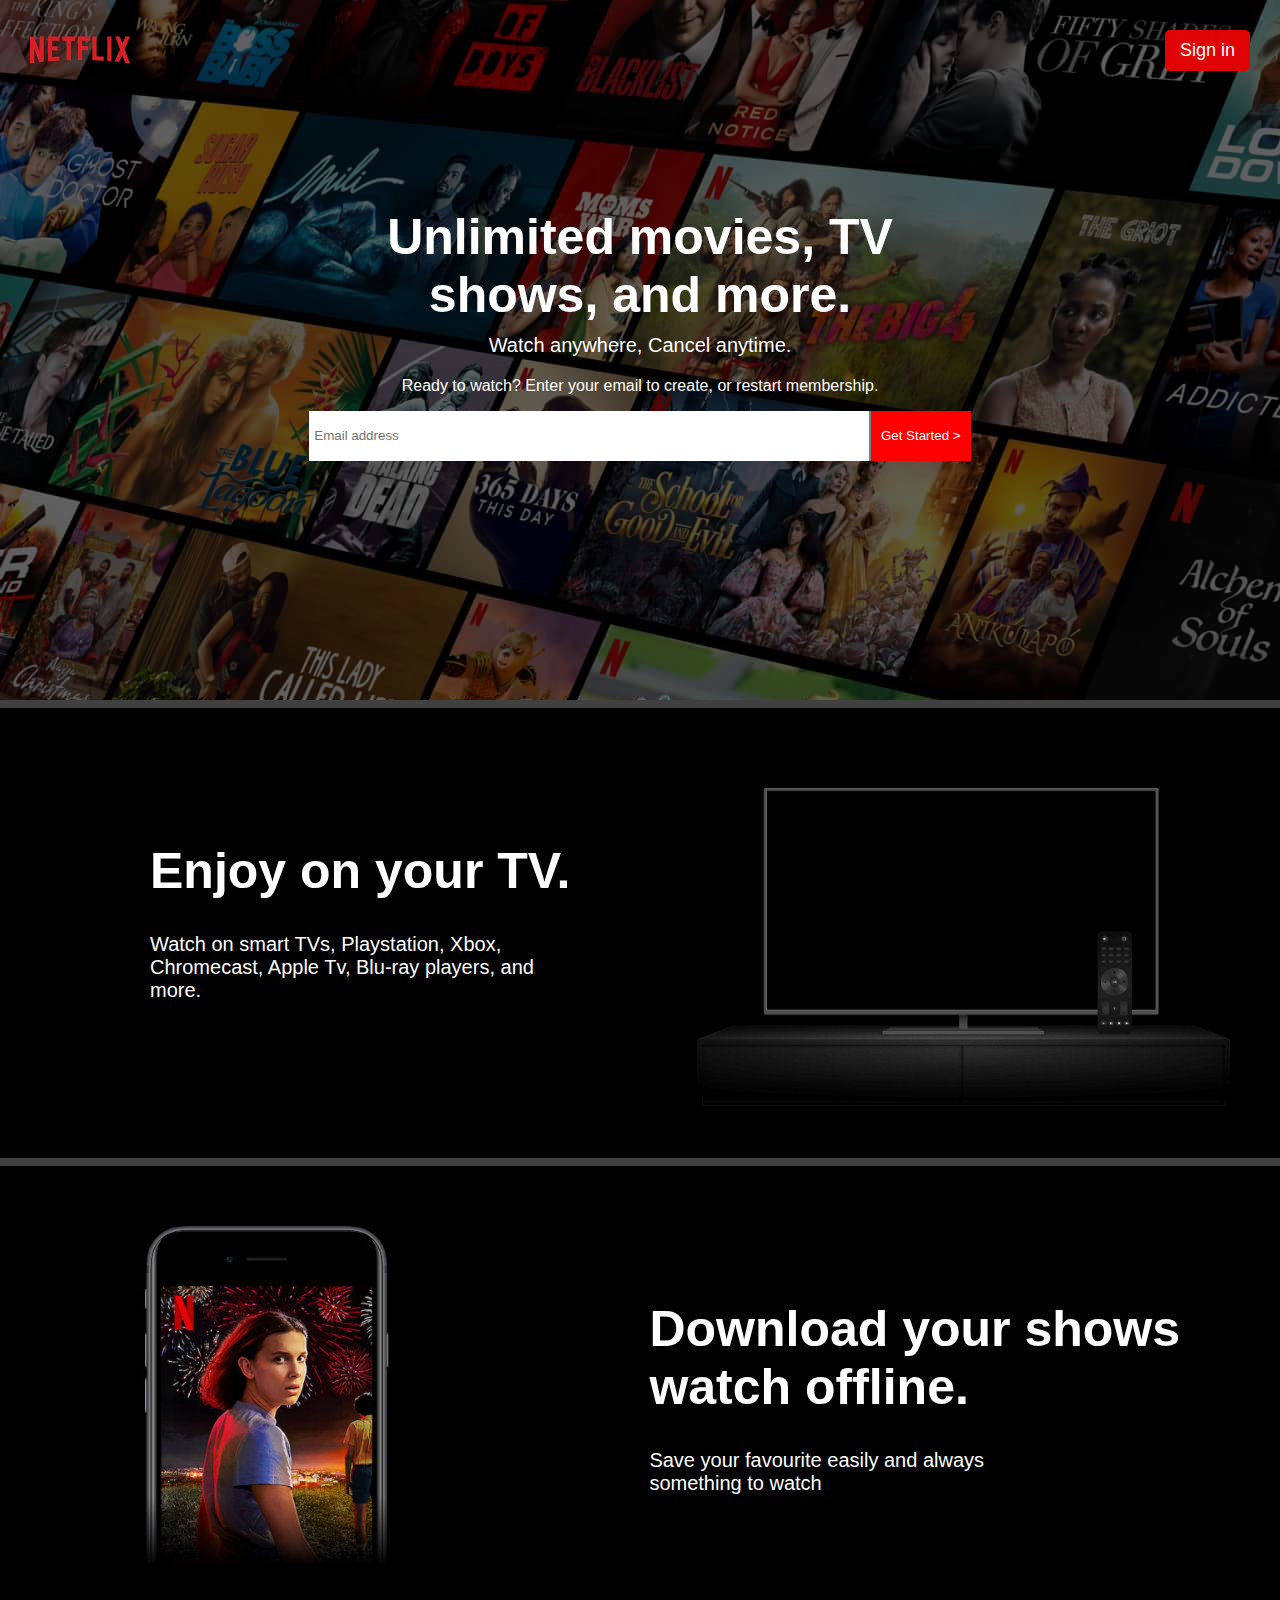
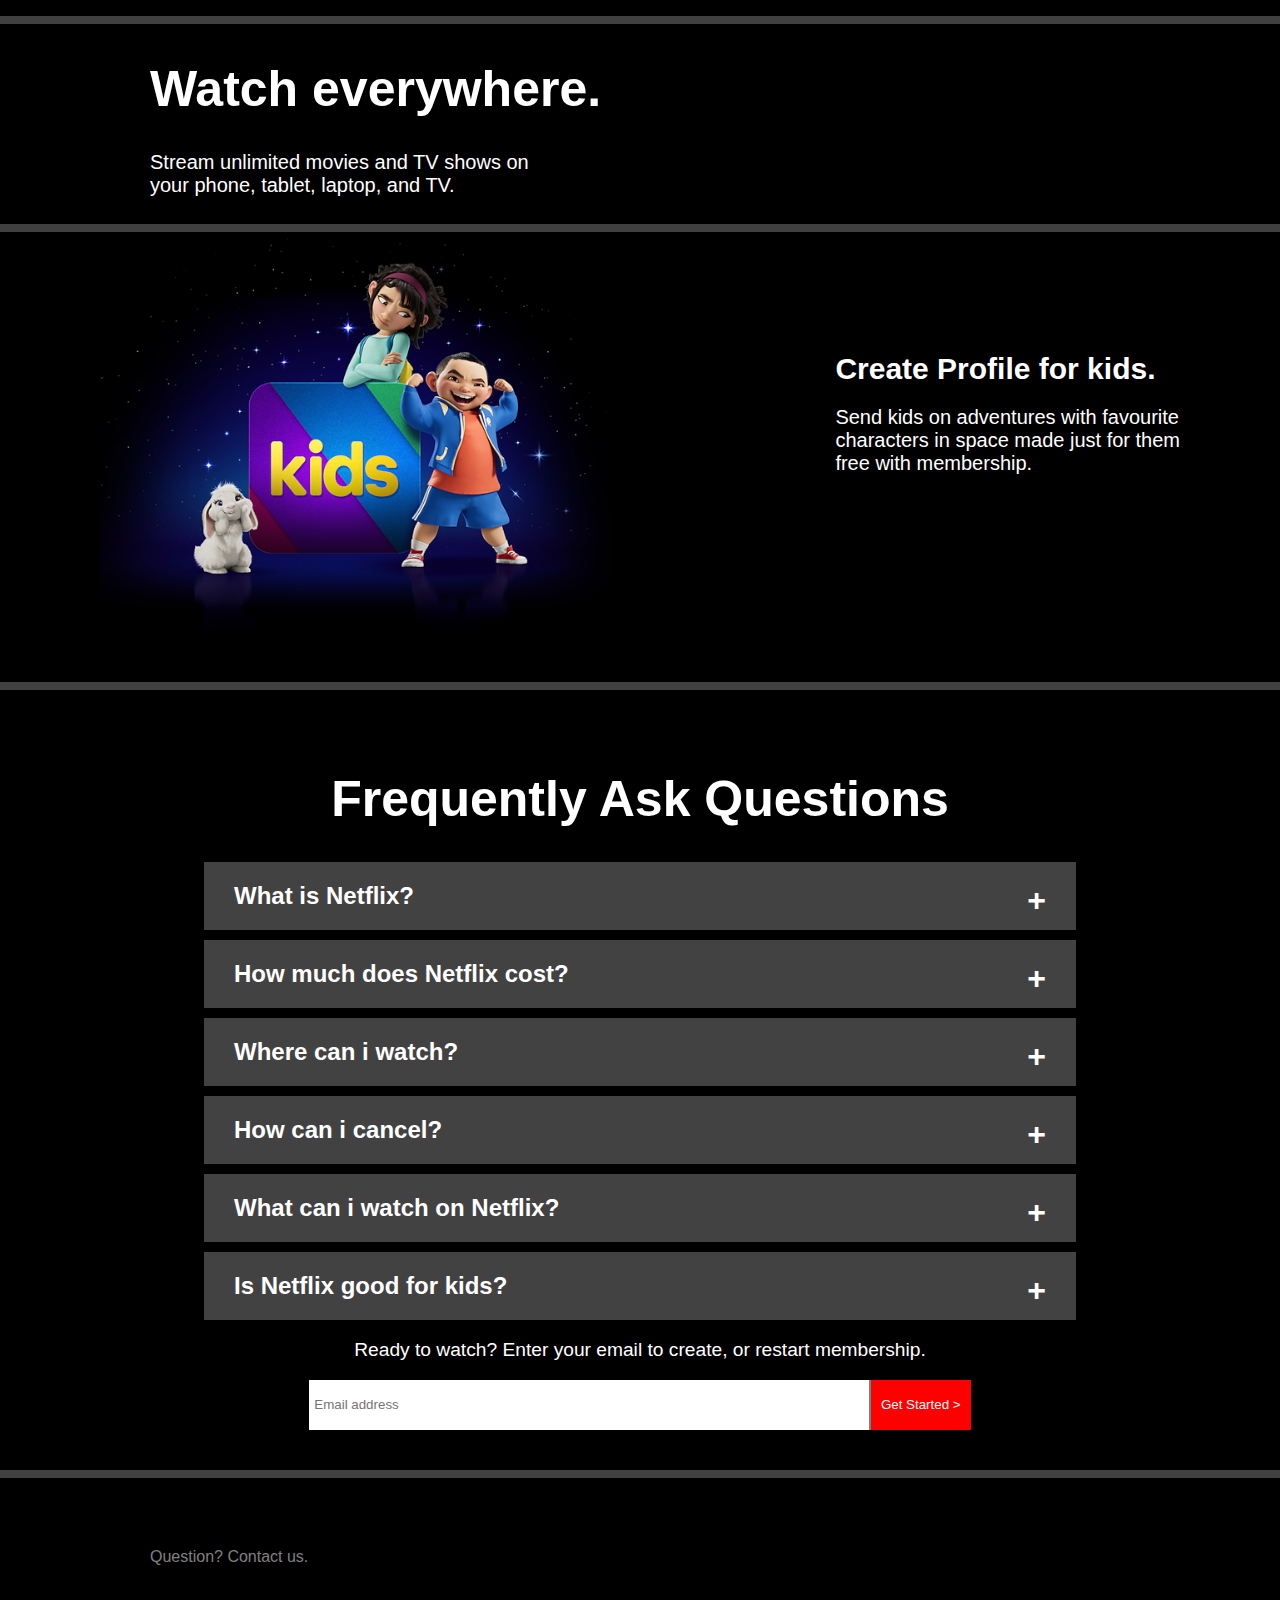
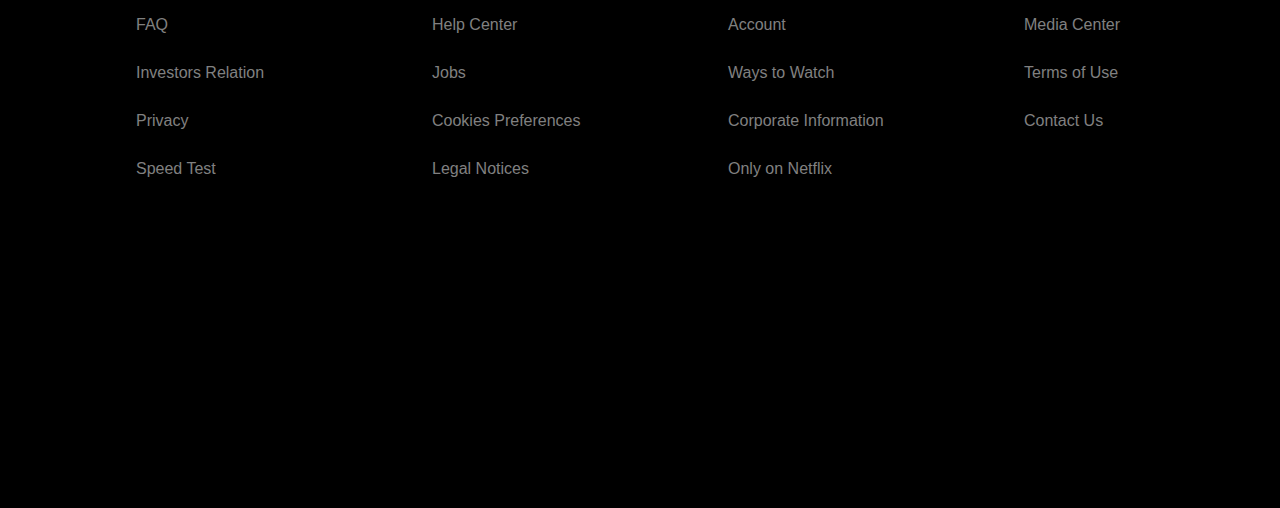
==== netflix/index.html @ bb77e4aa "Add files via upload" ====
<!DOCTYPE html>
<html lang="en">

<head>
    <meta charset="UTF-8">
    <meta http-equiv="X-UA-Compatible" content="IE=edge">
    <meta name="viewport" content="width=device-width, initial-scale=1.0">
    <title>Netflix</title>
    <link rel="stylesheet" href="index.css">
</head>

<body>
    <div class="container">
        <div class="bgheader" style="background-color: black;">
            <div class="bgoverlay">
                <div class="content">
                    <span class="logo">
                        <img src="image/logo.svg" alt="" width="100px" height="100px">
                    </span>
                    <span class="btn-sign-in">
                        <a href="login.html"><input type="button" class="btn-red" value="Sign in"></a>
                    </span>
                    <div class="intro-text">
                        <h1 class="intro-head">Unlimited movies, TV<br>shows, and more.</h1>
                        <p class="intro-para">Watch anywhere, Cancel anytime.</p>
                        <p class="intro-para2">Ready to watch? Enter your email to create, or restart membership.</p>
                        <input type="text" class="input-email" placeholder="Email address">
                        <input type="button" class="btn-email" value="Get Started &gt;">

                    </div>
                </div>
            </div>
        </div>
        <div class="infobg">
            <div class="right-image">
                <img src="image/tv.png" alt="could not load" height="400px">
            </div>
            <div class="left-text">
                <h1 style="font-size: 50px ;">Enjoy on your TV.</h1>
                <p style="font-size: 20px;">Watch on smart TVs, Playstation, Xbox,<br> Chromecast, Apple Tv, Blu-ray
                    players, and<br> more.</p>
            </div>
        </div>
        <div class="infobg">
            <span class="left-image">
                <img src="image/mobile.jpg" alt="could not load" height="400px">

            </span>
            <span class="right-text">
                <h1 style="font-size: 50px ;">Download your shows<br> watch offline.</h1>
                <p style="font-size: 20px;">Save your favourite easily and always<br> something to watch</p>
            </span>
        </div>
        <div class="infobgsmall">
            <div class="small-text">
                <h1 style="font-size: 50px ;">Watch everywhere.</h1>
                <p style="font-size: 20px;">Stream unlimited movies and TV shows on<br> your phone, tablet, laptop, and
                    TV.
                </p>
            </div>
        </div>
        <div class="infobg">
            <span class="left-image">
                <img style="margin-left: 100px;" src="image/kids.png" alt="could not load" height="400px">

            </span>
            <span class="right-text">
                <h1 style="font-size: 30px ;">Create Profile for kids.</h1>
                <p style="font-size: 20px;">Send kids on adventures with favourite<br>characters in space made just for
                    them
                    <br>free with membership.</p>
            </span>
        </div>
        <div class="infobgquestion">
            <div class="questiontab">
                <h1>Frequently Ask Questions</h1>
                <div class="question">
                    <span style="padding-left: 10px; font-size: x-large; font-weight: bold;">What is Netflix?</span>
                    <span style="float: right; padding-right: 10px; font-size: xx-large; font-weight: bold;">
                        &plus;</span>
                </div>
                <div class="question">
                    <span style="padding-left: 10px; font-size: x-large; font-weight: bold;">How much does Netflix
                        cost?</span>
                    <span style="float: right; padding-right: 10px; font-size: xx-large; font-weight: bold;">
                        &plus;</span>
                </div>
                <div class="question">
                    <span style="padding-left: 10px; font-size: x-large; font-weight: bold;">Where can i watch?</span>
                    <span style="float: right; padding-right: 10px; font-size: xx-large; font-weight: bold;">
                        &plus;</span>
                </div>
                <div class="question">
                    <span style="padding-left: 10px; font-size: x-large; font-weight: bold;">How can i cancel?</span>
                    <span style="float: right; padding-right: 10px; font-size: xx-large; font-weight: bold;">
                        &plus;</span>
                </div>
                <div class="question">
                    <span style="padding-left: 10px; font-size: x-large; font-weight: bold;">What can i watch on
                        Netflix?</span>
                    <span style="float: right; padding-right: 10px; font-size: xx-large; font-weight: bold;">
                        &plus;</span>
                </div>
                <div class="question">
                    <span style="padding-left: 10px; font-size: x-large; font-weight: bold;">Is Netflix good for
                        kids?</span>
                    <span style="float: right; padding-right: 10px; font-size: xx-large; font-weight: bold;">
                        &plus;</span>
                </div>

                <div class="intro-text">
                    <p class="intro-para2" style="font-size: larger;">Ready to watch? Enter your email to create, or
                        restart
                        membership.</p>
                    <input type="text" class="input-email" placeholder="Email address">
                    <input type="button" class="btn-email" value="Get Started &gt;">
                </div>
            </div>
        </div>
        <div class="end">
            <p>Question? Contact us.</p>
            <br>
            <div class="footer">
                <div class="first">
                    <ul style="list-style: none;">
                        <li><a href="">FAQ</a></a></li>
                        <li><a href="">Investors Relation</a></a></li>
                        <li><a href="">Privacy</a></li>
                        <li><a href="">Speed Test</a></li>
                    </ul>
                </div>
                <div class="first">
                    <ul style="list-style: none;">
                        <li><a href="">Help Center</a></a></li>
                        <li><a href="">Jobs</a></a></li>
                        <li><a href="">Cookies Preferences</a></li>
                        <li><a href="">Legal Notices</a></li>
                    </ul>
                </div>
                <div class="first">
                    <ul style="list-style: none;">
                        <li><a href="">Account</a></a></li>
                        <li><a href="">Ways to Watch</a></a></li>
                        <li><a href="">Corporate Information</a></li>
                        <li><a href="">Only on Netflix</a></li>
                    </ul>
                </div>
                <div class="first">
                    <ul style="list-style: none;">
                        <li><a href="">Media Center</a></a></li>
                        <li><a href="">Terms of Use</a></a></li>
                        <li><a href="">Contact Us</a></li>
                    </ul>
                </div>

            </div>
        </div>
    </div>
</body>

</html>
---- netflix/index.css ----
*{
    font-family: Arial;
}
body{
    margin: 0;
    background-color: rgb(65, 64, 64);
}
.container{
    display: flex;
    flex-wrap: wrap;
}
.bgheader{
    background-image: url('image/background.jpg');
    width: 100%;
    height: 700px;
}

.bgoverlay{
    background-color: rgba(0, 0, 0, 0.5);
    width: 100%;
    height: 700px;
    z-index: 2;
}

.logo{
    margin: 50px 30px;
}
.btn-sign-in{
    float: right;
    margin: 30px 30px;
}
.btn-red{
    margin: 0;
    background-color: rgb(224, 3, 3);
    border: none;
    color: white;
    padding: 10px 15px;
    border-radius: 5px;
    font-size: large;
}
.intro-text{
    color: white;
    text-align: center;
}
.intro-head{
    font-size: 50px;
    font-weight: bolder;
    padding-top: 70px;
    margin-bottom: 0;
}
.intro-para{
    margin-top: 10px;
    font-size: 20px;
    font-weight:light;    
}

.input-email{
    width: 550px;
    height: 40px;
    border: none;
    border-right: 2px solid gray;
    padding: 5px;
    margin-right: -5px;
    
}
.btn-email{
    border: none;
    background-color: red;
    color: white;
    width: 100px;
    height: 50px;  
}

.infobg{
    color: white;
    background-color: black;
    margin-top: 8px;
    height: 450px;
    width: 100%;

}
.infobgsmall{
    color: white;
    background-color: black;
    margin-top: 8px;
    height: 200px;
    width: 100%;

}

.right-text{
    float: right;
    margin: 100px 100px;
}

.right-image{
    float: right;
    margin-right: 50px;
}
.left-text{
    padding-left: 150px;
    padding-top: 100px;
}
.small-text{
    padding-left: 150px;
    padding-top: 2px;
}

.infobgquestion{
    color: white;
    background-color: black;
    margin-top: 8px;
    height: auto;
    width: 100%;
    padding-bottom: 40px;
}
.questiontab h1{
    margin-top: 0;
    padding-top: 80px;
    font-size: 50px;
    text-align: center;  
}
.question{
    background-color: rgb(66, 66, 66);
    width: 65%;
    margin: auto;
    padding: 20px ;
    margin-bottom: 10px;
}
.end{
    color: gray;
    background-color: black;
    margin-top: 8px;
    height: 70vh;
    width: 100%;
    
}
.end p{
    padding-left: 150px;
    margin-top: 0;
    padding-top: 70px;
}
.footer{
    justify-content: space-evenly;
    align-items: center;
    display: flex;

}
.first{
    
    width: 200px;
    height: 200px;
}
.first ul li {
    padding-bottom: 30px;
}
.first ul li a{
    text-decoration: none;
    color: gray;
}

/* css for login */
.bgheaderlogin{
    background-image: url('image/background.jpg');
    width: 100%;
    height: 975px;
}

.loginbg{
    background-color: rgba(10, 10, 10, 0.9);
    height: 60vh;
    width: 50vh;
    margin: auto;

}
.login-info{
    color: white;
    padding-left: 25px;
    padding-top: 20px;
}
.login-info input{
    margin: auto;
    background-color: rgb(41, 40, 40);
    color: black;
    border: none;
    height: 30px;
    padding-left: 20px;
    width: 85%;
    border-radius: 2px;
}
.login-info span a{
    text-decoration: none;
    color: white;
    font-size: small;
}
.login-text{
    font-size: small;
    font-weight: lighter;
    color: gray;
}
.end-login{
    margin-top: 0;
    color: gray;
    background-color: rgba(10, 10, 10, 0.9);
    width: 100%;
}
.end-login p{
    margin-top: 0;
    padding-left: 150px;
    padding-top: 50px;
}
.login-footer{
    height: 27vh;
    margin-top: 60px;
    justify-content: space-evenly;
    align-items: center;
    display: flex;
    margin: 0;
}
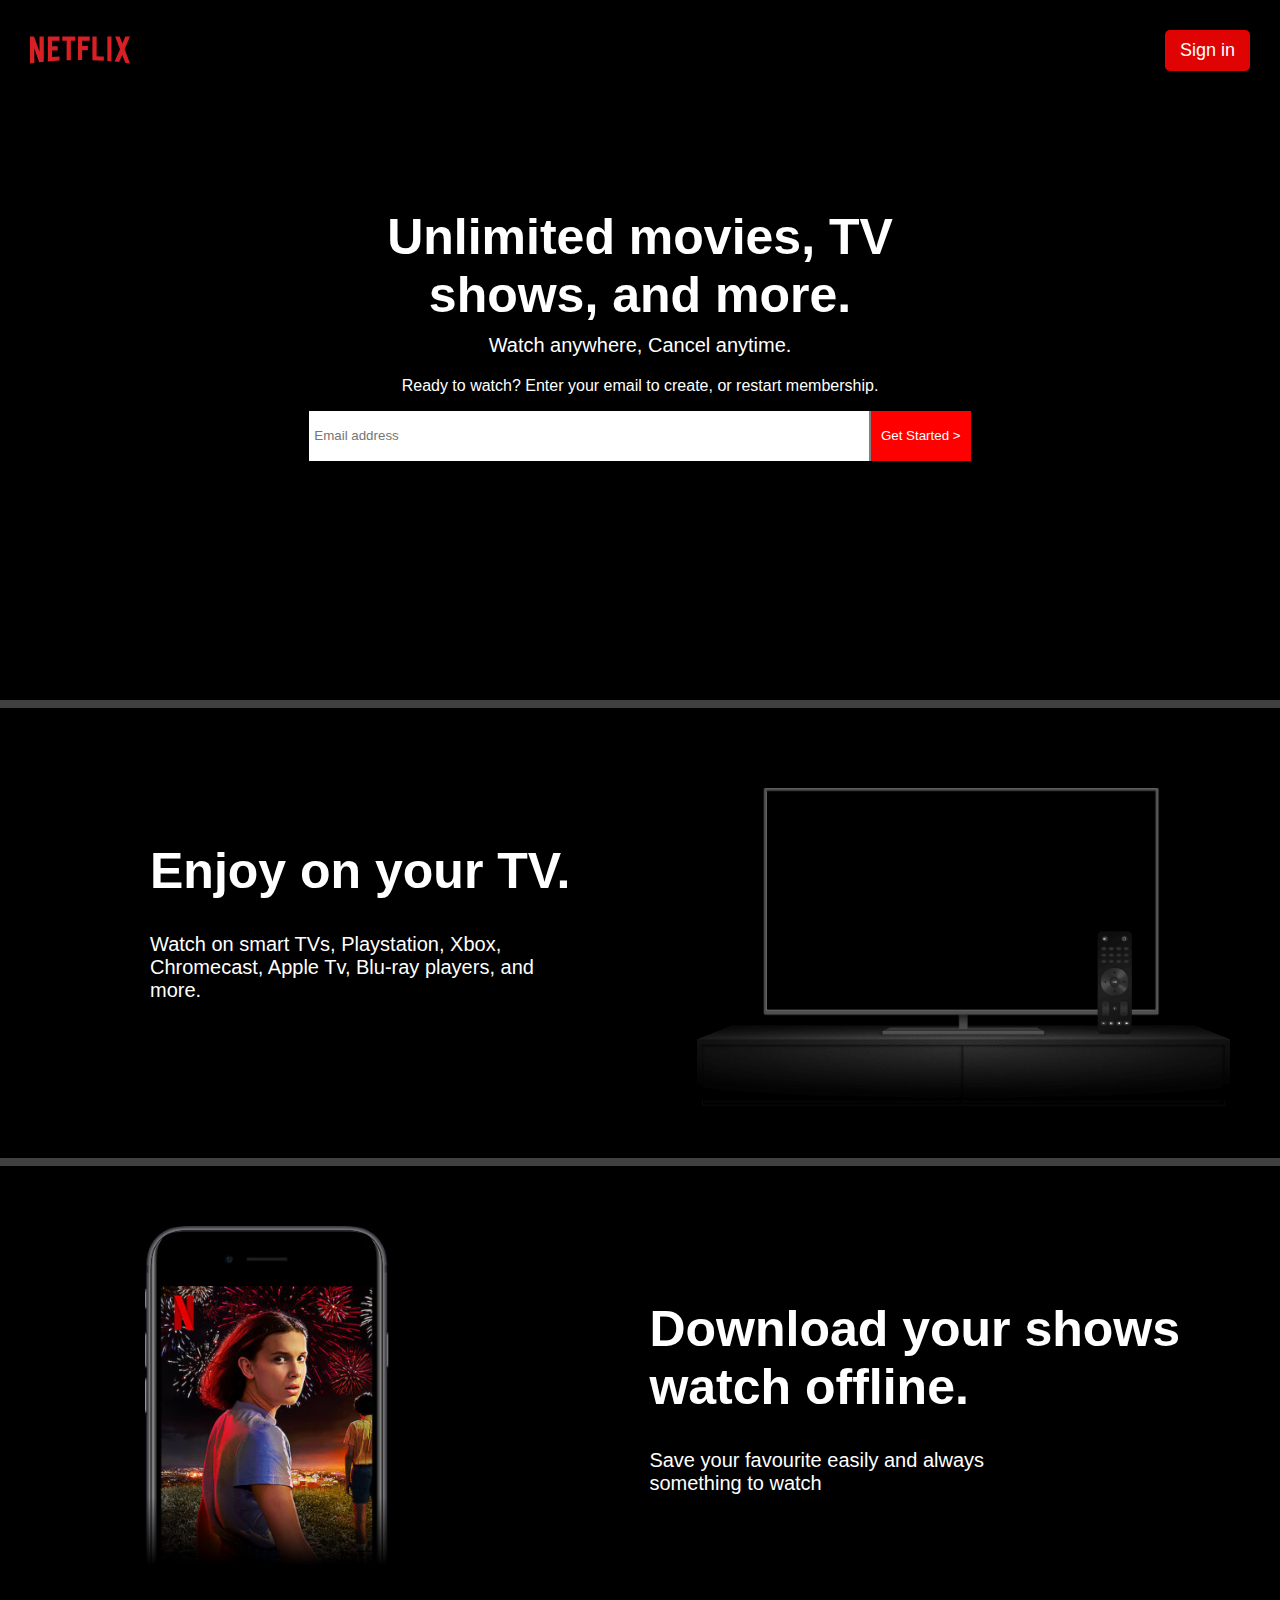
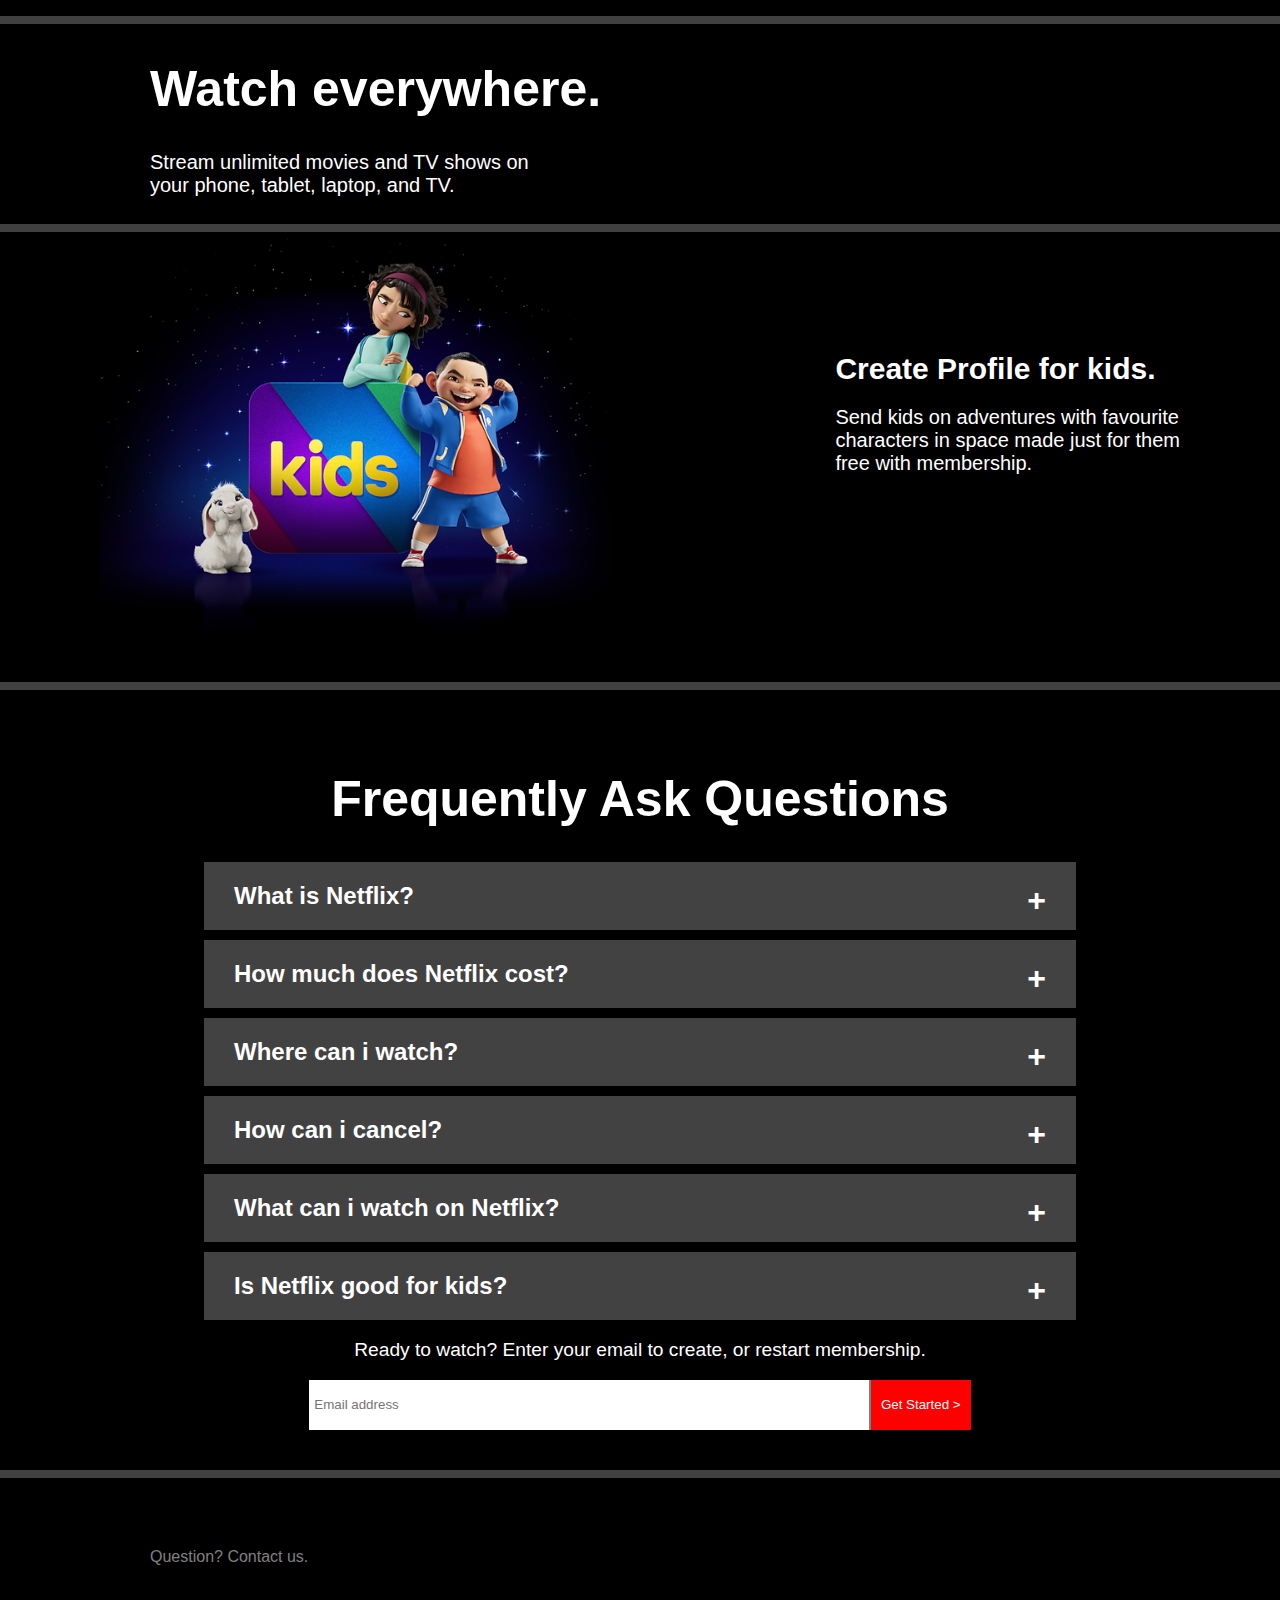
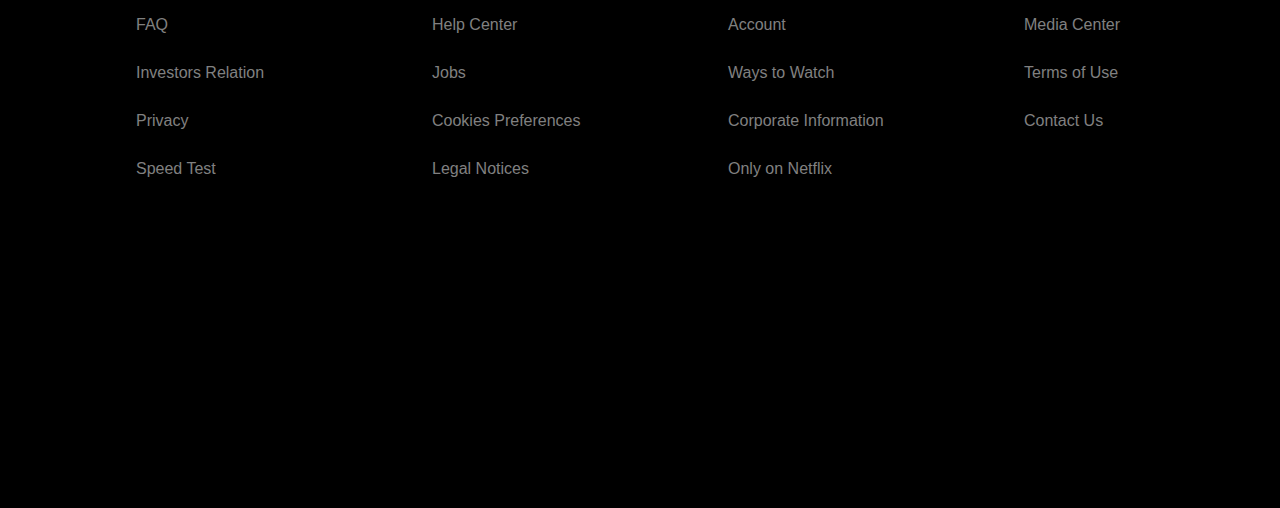
==== commit 00fc8db0: "Add files via upload" ====
--- a/netflix/index.html
+++ b/netflix/index.html
@@ -6,7 +6,7 @@
     <meta http-equiv="X-UA-Compatible" content="IE=edge">
     <meta name="viewport" content="width=device-width, initial-scale=1.0">
     <title>Netflix</title>
-    <link rel="stylesheet" href="index.css">
+    <link rel="stylesheet" href="static/index.css">
 </head>
 
 <body>
--- a/netflix/static/index.css
+++ b/netflix/static/index.css
@@ -0,0 +1,223 @@
+*{
+    font-family: Arial;
+}
+body{
+    margin: 0;
+    background-color: rgb(65, 64, 64);
+}
+.container{
+    display: flex;
+    flex-wrap: wrap;
+}
+.bgheader{
+    background-image: url('image/background.jpg');
+    width: 100%;
+    height: 700px;
+}
+
+.bgoverlay{
+    background-color: rgba(0, 0, 0, 0.5);
+    width: 100%;
+    height: 700px;
+    z-index: 2;
+}
+
+.logo{
+    margin: 50px 30px;
+}
+.btn-sign-in{
+    float: right;
+    margin: 30px 30px;
+}
+.btn-red{
+    margin: 0;
+    background-color: rgb(224, 3, 3);
+    border: none;
+    color: white;
+    padding: 10px 15px;
+    border-radius: 5px;
+    font-size: large;
+}
+.intro-text{
+    color: white;
+    text-align: center;
+}
+.intro-head{
+    font-size: 50px;
+    font-weight: bolder;
+    padding-top: 70px;
+    margin-bottom: 0;
+}
+.intro-para{
+    margin-top: 10px;
+    font-size: 20px;
+    font-weight:light;    
+}
+
+.input-email{
+    width: 550px;
+    height: 40px;
+    border: none;
+    border-right: 2px solid gray;
+    padding: 5px;
+    margin-right: -5px;
+    
+}
+.btn-email{
+    border: none;
+    background-color: red;
+    color: white;
+    width: 100px;
+    height: 50px;  
+}
+
+.infobg{
+    color: white;
+    background-color: black;
+    margin-top: 8px;
+    height: 450px;
+    width: 100%;
+
+}
+.infobgsmall{
+    color: white;
+    background-color: black;
+    margin-top: 8px;
+    height: 200px;
+    width: 100%;
+
+}
+
+.right-text{
+    float: right;
+    margin: 100px 100px;
+}
+
+.right-image{
+    float: right;
+    margin-right: 50px;
+}
+.left-text{
+    padding-left: 150px;
+    padding-top: 100px;
+}
+.small-text{
+    padding-left: 150px;
+    padding-top: 2px;
+}
+
+.infobgquestion{
+    color: white;
+    background-color: black;
+    margin-top: 8px;
+    height: auto;
+    width: 100%;
+    padding-bottom: 40px;
+}
+.questiontab h1{
+    margin-top: 0;
+    padding-top: 80px;
+    font-size: 50px;
+    text-align: center;  
+}
+.question{
+    background-color: rgb(66, 66, 66);
+    width: 65%;
+    margin: auto;
+    padding: 20px ;
+    margin-bottom: 10px;
+}
+.end{
+    color: gray;
+    background-color: black;
+    margin-top: 8px;
+    height: 70vh;
+    width: 100%;
+    
+}
+.end p{
+    padding-left: 150px;
+    margin-top: 0;
+    padding-top: 70px;
+}
+.footer{
+    justify-content: space-evenly;
+    align-items: center;
+    display: flex;
+
+}
+.first{
+    
+    width: 200px;
+    height: 200px;
+}
+.first ul li {
+    padding-bottom: 30px;
+}
+.first ul li a{
+    text-decoration: none;
+    color: gray;
+}
+
+/* css for login */
+.bgheaderlogin{
+    background-image: url('image/background.jpg');
+    width: 100%;
+    height: 975px;
+}
+
+.loginbg{
+    background-color: rgba(10, 10, 10, 0.9);
+    height: 60vh;
+    width: 50vh;
+    margin: auto;
+
+}
+.login-info{
+    color: white;
+    padding-left: 25px;
+    padding-top: 20px;
+}
+.login-info input{
+    margin: auto;
+    background-color: rgb(41, 40, 40);
+    color: black;
+    border: none;
+    height: 30px;
+    padding-left: 20px;
+    width: 85%;
+    border-radius: 2px;
+}
+.login-info span a{
+    text-decoration: none;
+    color: white;
+    font-size: small;
+}
+.login-text{
+    font-size: small;
+    font-weight: lighter;
+    color: gray;
+}
+.end-login{
+    margin-top: 0;
+    color: gray;
+    background-color: rgba(10, 10, 10, 0.9);
+    width: 100%;
+}
+.end-login p{
+    margin-top: 0;
+    padding-left: 150px;
+    padding-top: 50px;
+}
+.login-footer{
+    height: 27vh;
+    margin-top: 60px;
+    justify-content: space-evenly;
+    align-items: center;
+    display: flex;
+    margin: 0;
+}
+
+
+
+
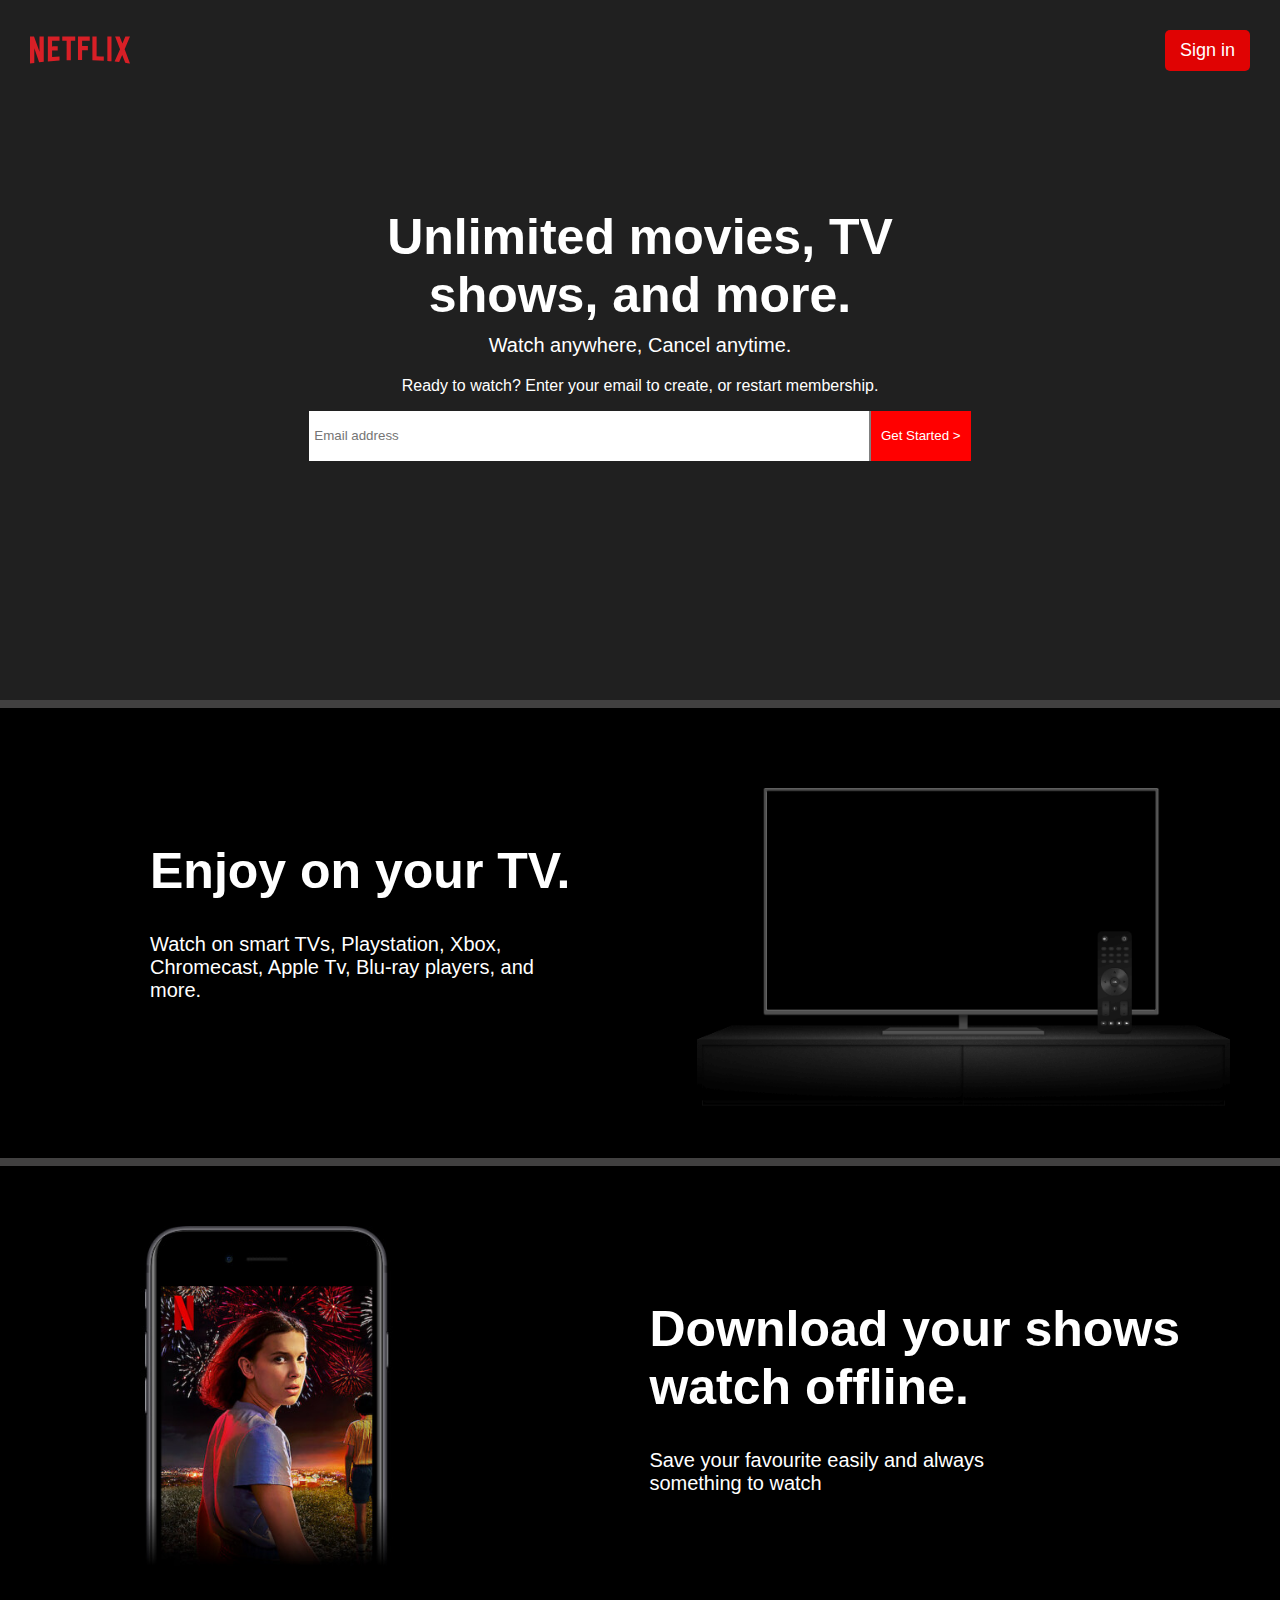
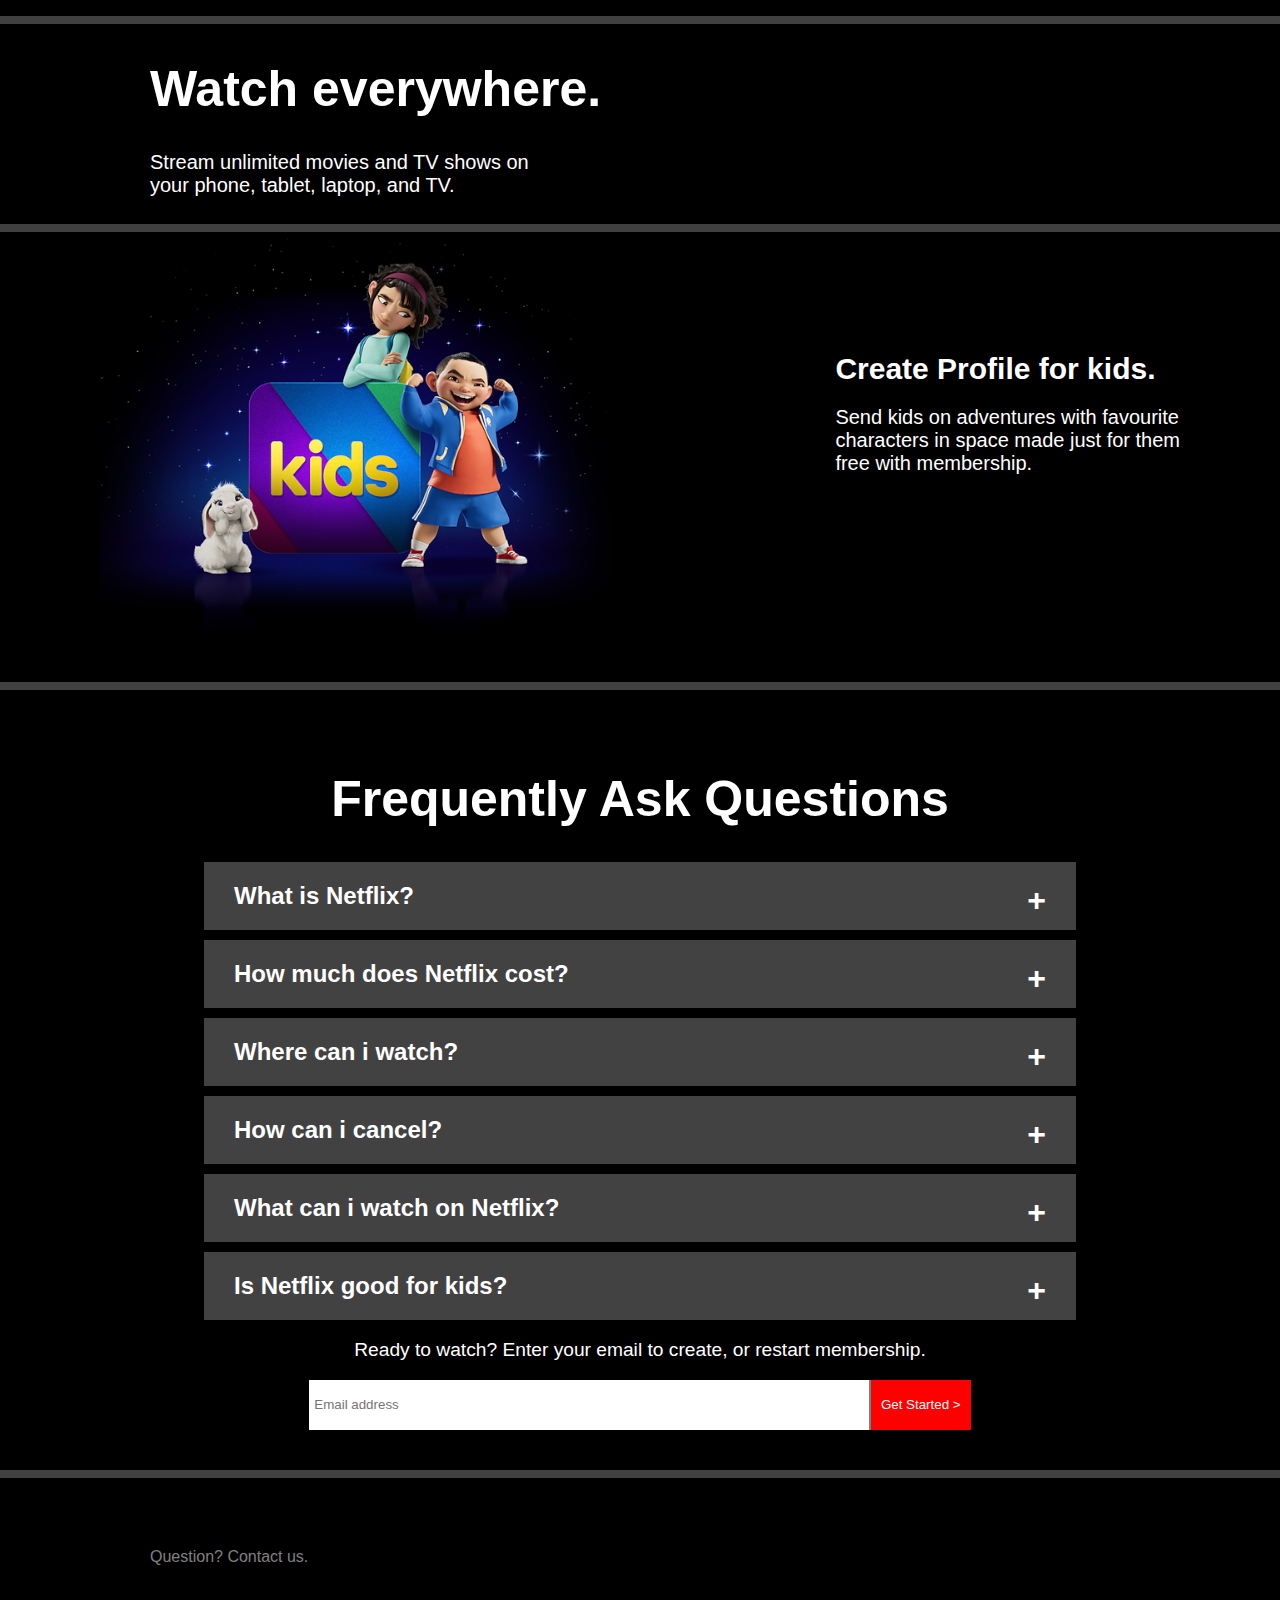
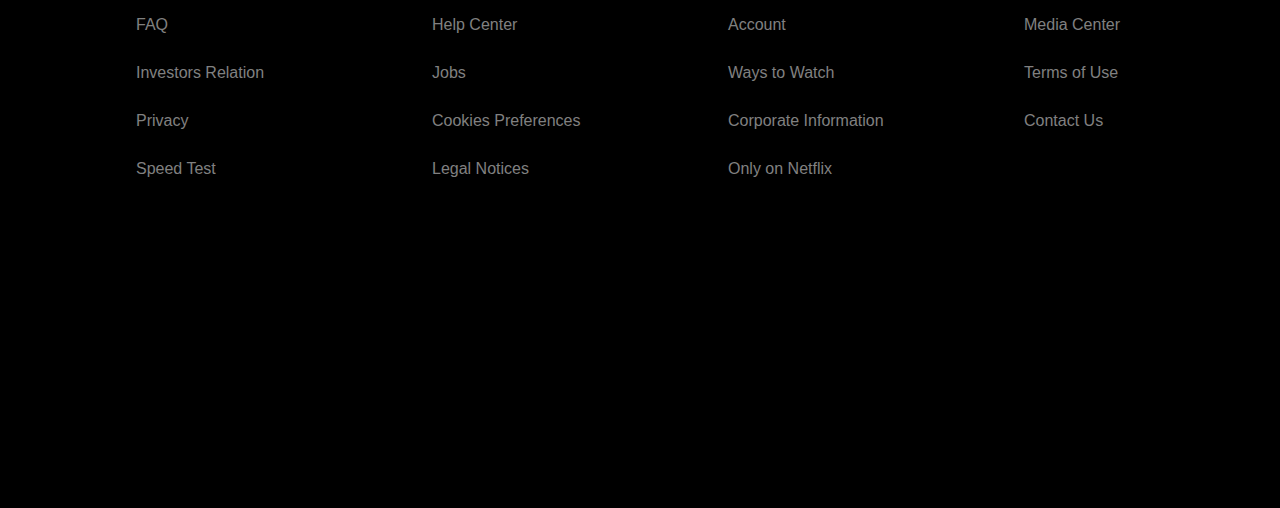
==== commit fbba9555: "Update index.html" ====
--- a/netflix/index.html
+++ b/netflix/index.html
@@ -11,7 +11,7 @@
 
 <body>
     <div class="container">
-        <div class="bgheader" style="background-color: black;">
+        <div class="bgheader">
             <div class="bgoverlay">
                 <div class="content">
                     <span class="logo">
@@ -158,4 +158,4 @@
     </div>
 </body>
 
-</html>+</html>
